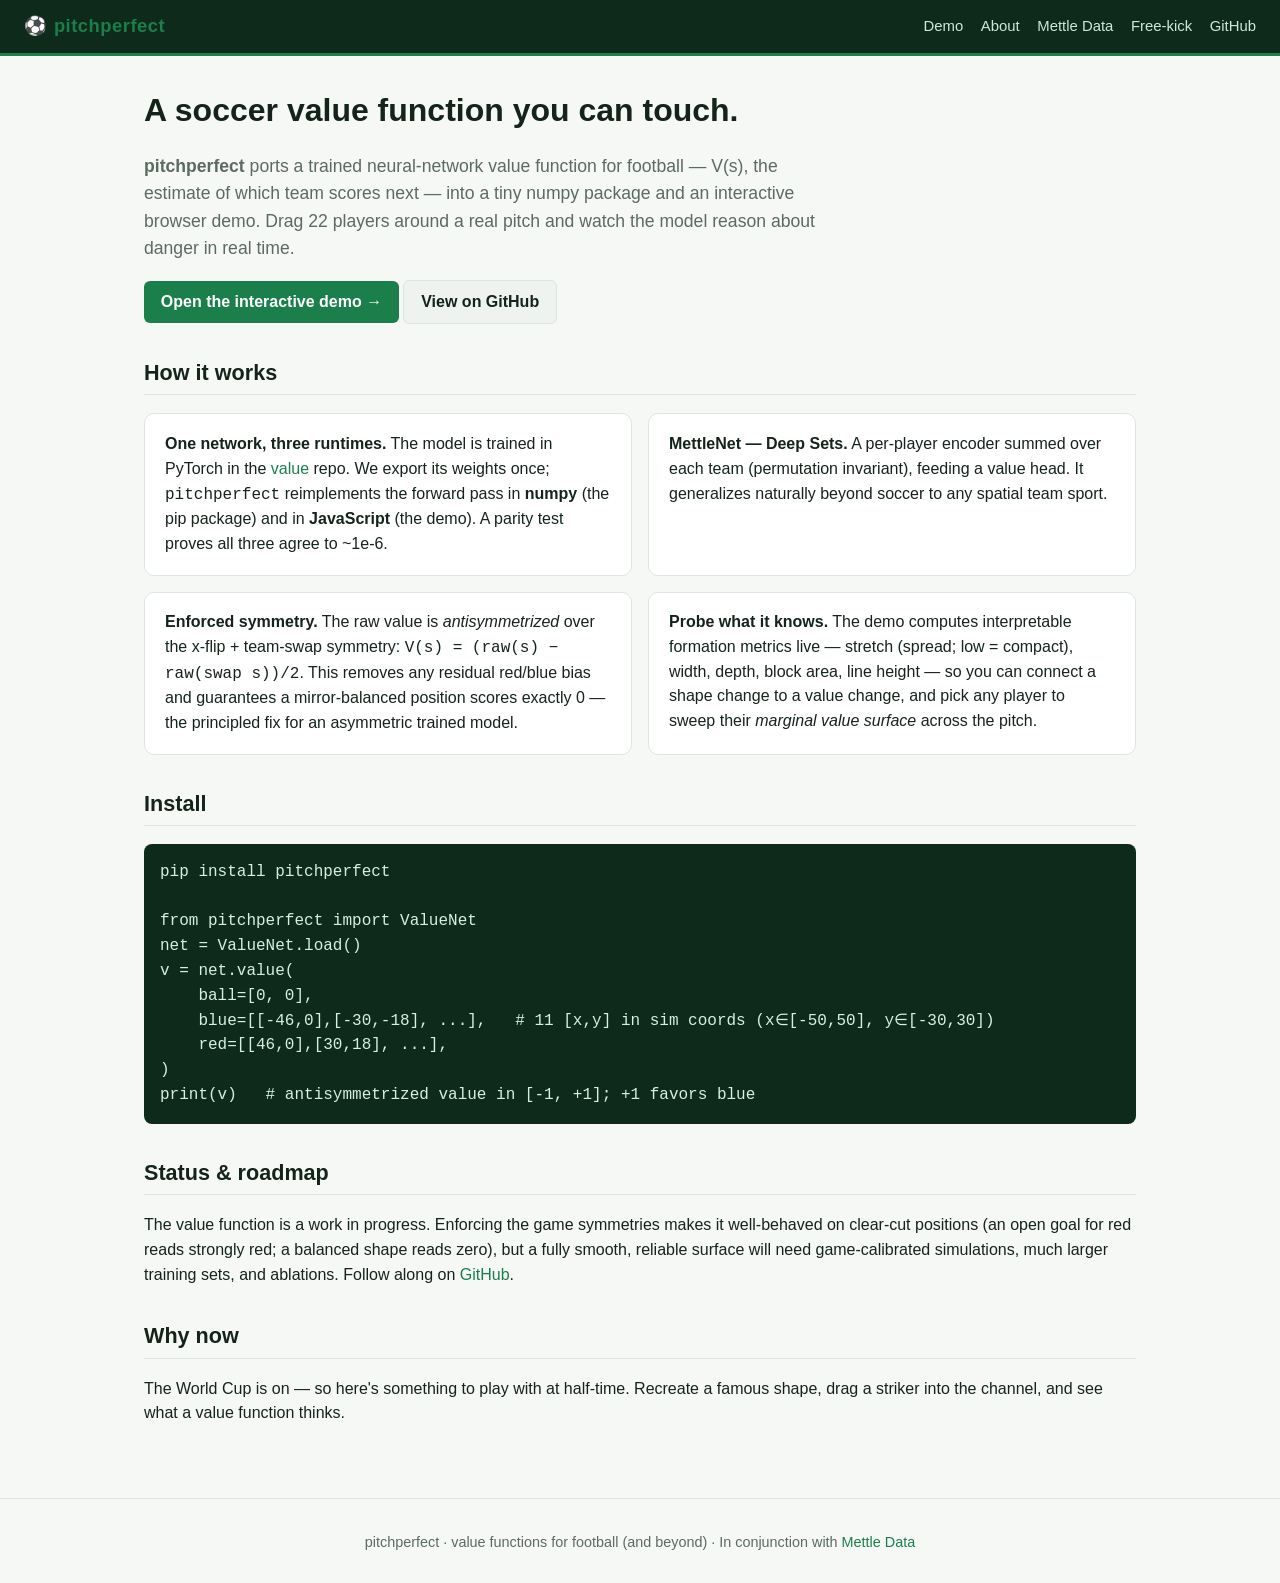
==== web/about.html @ 6f345aa3 "Fix value model: switch to v10 + enforced antisymmetry; restructure site The previously-shipped Stat" ====
<!DOCTYPE html>
<html lang="en">
<head>
<meta charset="utf-8" />
<meta name="viewport" content="width=device-width, initial-scale=1" />
<title>pitchperfect — about</title>
<link rel="icon" href="data:image/svg+xml,<svg xmlns='http://www.w3.org/2000/svg' viewBox='0 0 16 16'><text y='13' font-size='13'>%E2%9A%BD</text></svg>" />
<link rel="stylesheet" href="./css/style.css" />
</head>
<body>
<header class="nav">
  <span class="brand"><a href="./index.html"><span class="pp-ball">⚽</span>pitchperfect</a></span>
  <nav>
    <a href="./index.html">Demo</a>
    <a href="./about.html">About</a>
    <a href="https://mettledata.ai/">Mettle Data</a>
    <a href="https://humpday.microprediction.org/applications/free-kick.html">Free-kick</a>
    <a href="https://github.com/microprediction/pitchperfect">GitHub</a>
  </nav>
</header>

<main>
  <h1>A soccer value function you can touch.</h1>
  <p class="lede">
    <strong>pitchperfect</strong> ports a trained neural-network value function for
    football — V(s), the estimate of which team scores next — into a tiny numpy package
    and an interactive browser demo. Drag 22 players around a real pitch and watch the
    model reason about danger in real time.
  </p>
  <p>
    <a class="btn" href="./index.html">Open the interactive demo →</a>
    <a class="btn secondary" href="https://github.com/microprediction/pitchperfect">View on GitHub</a>
  </p>

  <h2 id="how">How it works</h2>
  <div class="grid2">
    <div class="card">
      <strong>One network, three runtimes.</strong> The model is trained in PyTorch in
      the <a href="https://github.com/score-technologies/value">value</a> repo. We export
      its weights once; <code>pitchperfect</code> reimplements the forward pass in
      <strong>numpy</strong> (the pip package) and in <strong>JavaScript</strong> (the
      demo). A parity test proves all three agree to ~1e-6.
    </div>
    <div class="card">
      <strong>MettleNet — Deep Sets.</strong> A per-player encoder summed over each team
      (permutation invariant), feeding a value head. It generalizes naturally beyond
      soccer to any spatial team sport.
    </div>
    <div class="card">
      <strong>Enforced symmetry.</strong> The raw value is <em>antisymmetrized</em> over
      the x-flip + team-swap symmetry: <code>V(s) = (raw(s) − raw(swap s))/2</code>. This
      removes any residual red/blue bias and guarantees a mirror-balanced position scores
      exactly 0 — the principled fix for an asymmetric trained model.
    </div>
    <div class="card">
      <strong>Probe what it knows.</strong> The demo computes interpretable formation
      metrics live — stretch (spread; low = compact), width, depth, block area, line
      height — so you can connect a shape change to a value change, and pick any player to
      sweep their <em>marginal value surface</em> across the pitch.
    </div>
  </div>

  <h2 id="install">Install</h2>
  <pre><code>pip install pitchperfect

from pitchperfect import ValueNet
net = ValueNet.load()
v = net.value(
    ball=[0, 0],
    blue=[[-46,0],[-30,-18], ...],   # 11 [x,y] in sim coords (x∈[-50,50], y∈[-30,30])
    red=[[46,0],[30,18], ...],
)
print(v)   # antisymmetrized value in [-1, +1]; +1 favors blue</code></pre>

  <h2>Status &amp; roadmap</h2>
  <p>
    The value function is a work in progress. Enforcing the game symmetries makes it
    well-behaved on clear-cut positions (an open goal for red reads strongly red; a
    balanced shape reads zero), but a fully smooth, reliable surface will need
    game-calibrated simulations, much larger training sets, and ablations. Follow along
    on <a href="https://github.com/microprediction/pitchperfect">GitHub</a>.
  </p>

  <h2>Why now</h2>
  <p>
    The World Cup is on — so here's something to play with at half-time. Recreate a
    famous shape, drag a striker into the channel, and see what a value function thinks.
  </p>
</main>

<footer>
  pitchperfect · value functions for football (and beyond) · In conjunction with
  <a href="https://mettledata.ai/">Mettle Data</a>
</footer>
</body>
</html>
---- web/css/style.css ----
/* pitchperfect -- soccer-themed static site, nav styled after the
   microprediction sites (humpday / schur). */
:root {
  --pitch: #2f8f4e;
  --pitch-stripe: #2a8347;
  --pitch-line: rgba(255, 255, 255, 0.85);
  --blue: #1f6feb;
  --red: #e5484d;
  --ink: #14241b;
  --muted: #5b6b62;
  --bg: #f6f8f6;
  --card: #ffffff;
  --accent: #1a7f4b;
  --border: #dde5df;
}

* { box-sizing: border-box; }

body {
  margin: 0;
  font-family: -apple-system, BlinkMacSystemFont, "Segoe UI", Roboto, Helvetica, Arial, sans-serif;
  color: var(--ink);
  background: var(--bg);
  line-height: 1.55;
}

a { color: var(--accent); text-decoration: none; }
a:hover { text-decoration: underline; }

header.nav {
  display: flex;
  align-items: center;
  gap: 1.25rem;
  padding: 0.75rem 1.5rem;
  background: #0e2a1b;
  color: #fff;
  border-bottom: 3px solid var(--accent);
  flex-wrap: wrap;
}
header.nav .brand {
  font-weight: 700;
  font-size: 1.15rem;
  letter-spacing: 0.5px;
  color: #fff;
}
header.nav .brand .pp-ball { margin-right: 0.4rem; }
header.nav nav { display: flex; gap: 1.1rem; flex-wrap: wrap; margin-left: auto; }
header.nav nav a { color: #cfe9d8; font-size: 0.93rem; }
header.nav nav a:hover { color: #fff; text-decoration: none; }

main { max-width: 1040px; margin: 0 auto; padding: 1.5rem; }

h1 { font-size: 2rem; margin: 0.4rem 0 0.2rem; }
h2 { font-size: 1.35rem; margin-top: 2rem; border-bottom: 1px solid var(--border); padding-bottom: 0.3rem; }
.lede { font-size: 1.1rem; color: var(--muted); max-width: 70ch; }

.btn {
  display: inline-block;
  background: var(--accent);
  color: #fff;
  padding: 0.55rem 1.05rem;
  border-radius: 6px;
  font-weight: 600;
  border: none;
  cursor: pointer;
}
.btn:hover { background: #15683d; text-decoration: none; }
.btn.secondary { background: #eef3ef; color: var(--ink); border: 1px solid var(--border); }
.btn.secondary:hover { background: #e3ebe5; }

code, .mono { font-family: "SF Mono", ui-monospace, Menlo, Consolas, monospace; }
pre { background: #0e2a1b; color: #d7f0e0; padding: 1rem; border-radius: 8px; overflow-x: auto; }
pre code { color: inherit; }

.card { background: var(--card); border: 1px solid var(--border); border-radius: 10px; padding: 1.1rem 1.25rem; }
.grid2 { display: grid; grid-template-columns: 1fr 1fr; gap: 1rem; }
@media (max-width: 760px) { .grid2 { grid-template-columns: 1fr; } }

footer { color: var(--muted); font-size: 0.9rem; text-align: center; padding: 2rem 1rem; border-top: 1px solid var(--border); margin-top: 2rem; }

/* --- interactive demo --- */
.demo-wrap { display: grid; grid-template-columns: 1fr 280px; gap: 1.25rem; align-items: start; }
@media (max-width: 880px) { .demo-wrap { grid-template-columns: 1fr; } }

.pitch-box { position: relative; }
canvas#pitch { width: 100%; height: auto; border-radius: 10px; box-shadow: 0 2px 14px rgba(0,0,0,0.12); cursor: grab; touch-action: none; }
canvas#pitch.dragging { cursor: grabbing; }

.panel { display: flex; flex-direction: column; gap: 1rem; }
.panel .card { padding: 0.9rem 1rem; }

.meter { height: 30px; border-radius: 6px; background: linear-gradient(90deg, var(--red), #eee 50%, var(--blue)); position: relative; overflow: hidden; border: 1px solid var(--border); }
.meter .needle { position: absolute; top: -3px; width: 3px; height: 36px; background: #111; left: 50%; transition: left 0.08s ease-out; }
.vrow { display: flex; justify-content: space-between; font-size: 0.85rem; color: var(--muted); margin-top: 0.35rem; }
.vbig { font-size: 1.9rem; font-weight: 700; text-align: center; font-variant-numeric: tabular-nums; }
.vbig small { font-size: 0.8rem; color: var(--muted); font-weight: 500; display: block; }

label.field { display: block; font-size: 0.85rem; color: var(--muted); margin-bottom: 0.25rem; }
select, .controls .btn { width: 100%; }
select { padding: 0.5rem; border-radius: 6px; border: 1px solid var(--border); background: #fff; font-size: 0.95rem; }
.controls { display: flex; flex-direction: column; gap: 0.5rem; }
.seg { display: flex; border: 1px solid var(--border); border-radius: 8px; overflow: hidden; }
.seg button { flex: 1; border: none; background: #fff; padding: 0.5rem; cursor: pointer; font-size: 0.9rem; }
.seg button.active { background: var(--accent); color: #fff; }
.hint { font-size: 0.82rem; color: var(--muted); }
.legend { display: flex; align-items: center; gap: 0.5rem; font-size: 0.8rem; color: var(--muted); }
.legend .bar { height: 10px; flex: 1; border-radius: 5px; background: linear-gradient(90deg, #2b3a8f, #2f8f4e, #f4e04d, #e5484d); }
.badge { display: inline-block; font-size: 0.72rem; background: #eef3ef; color: var(--accent); padding: 0.15rem 0.5rem; border-radius: 999px; border: 1px solid var(--border); }

.probe-table { width: 100%; border-collapse: collapse; font-size: 0.85rem; }
.probe-table th, .probe-table td { text-align: right; padding: 0.25rem 0.4rem; border-bottom: 1px solid var(--border); font-variant-numeric: tabular-nums; }
.probe-table td:first-child, .probe-table th:first-child { text-align: left; color: var(--muted); }
.probe-table th.bl { color: var(--blue); }
.probe-table th.rd { color: var(--red); }
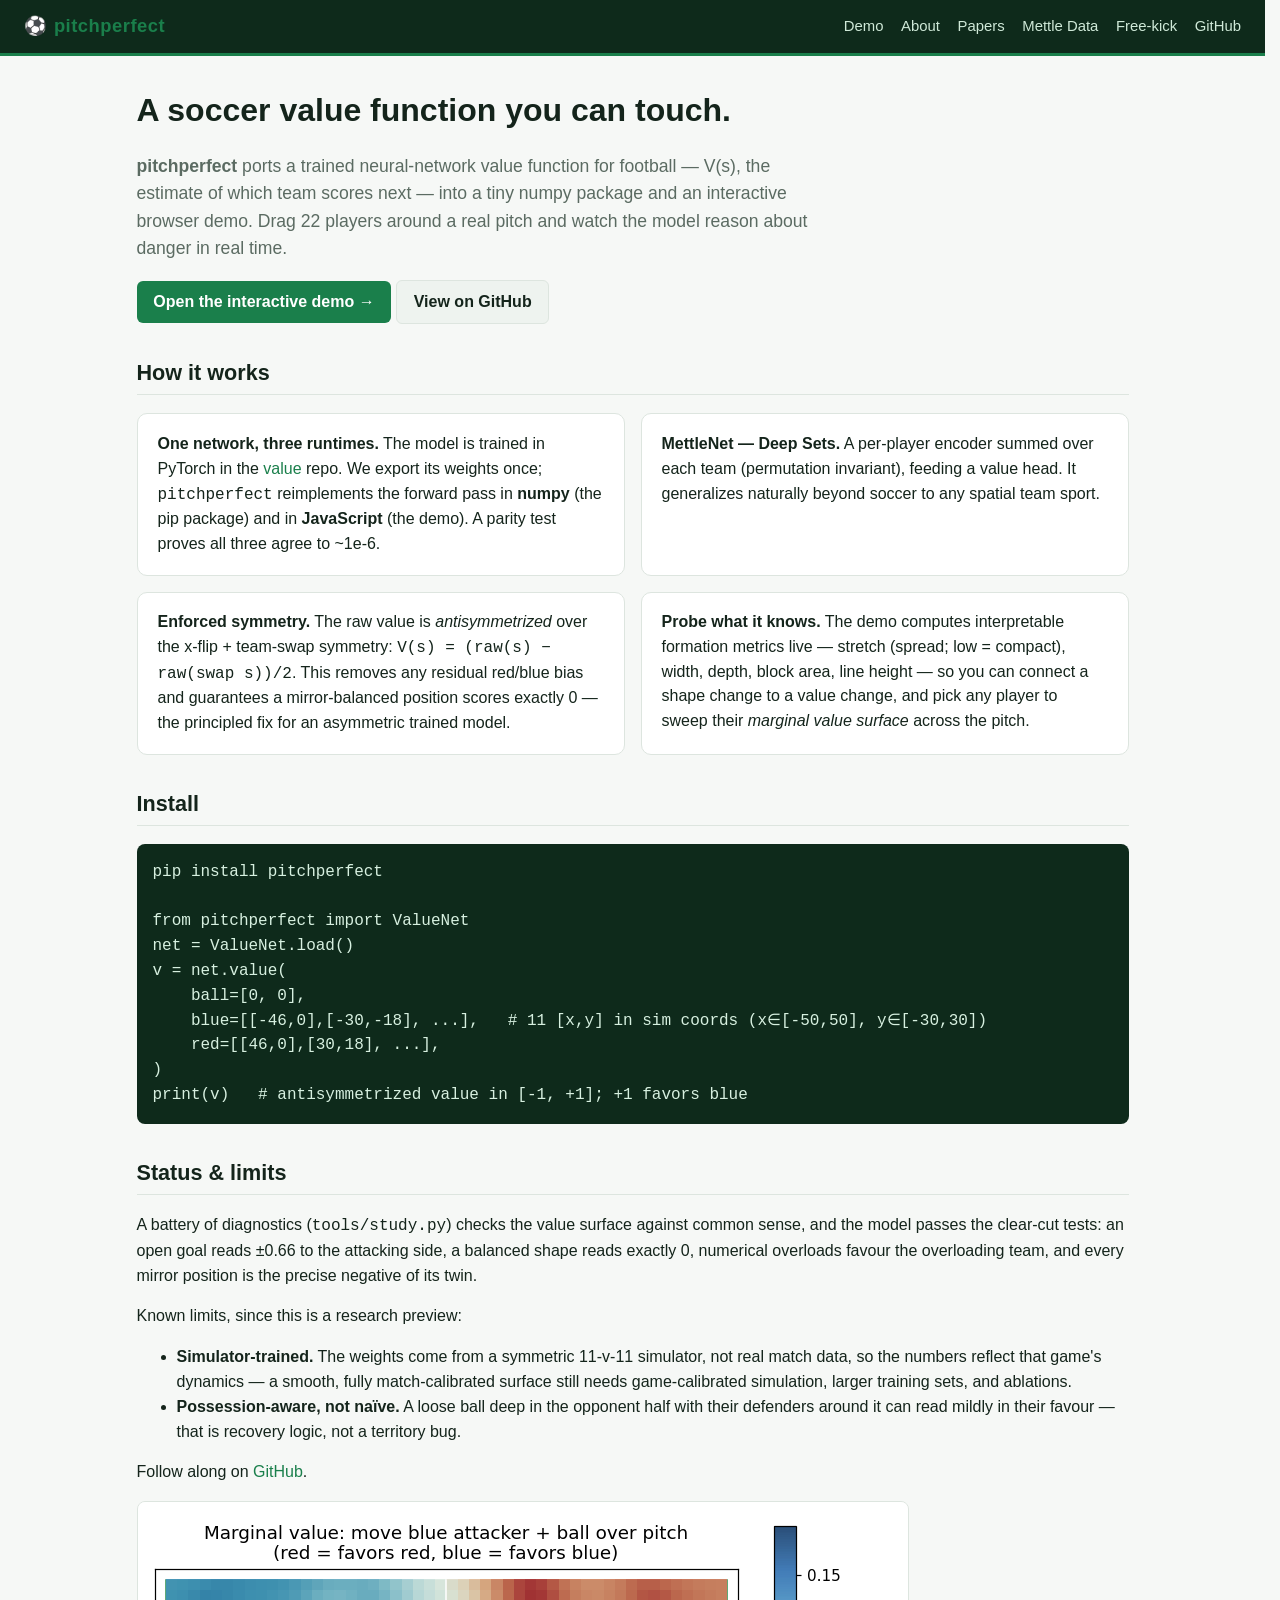
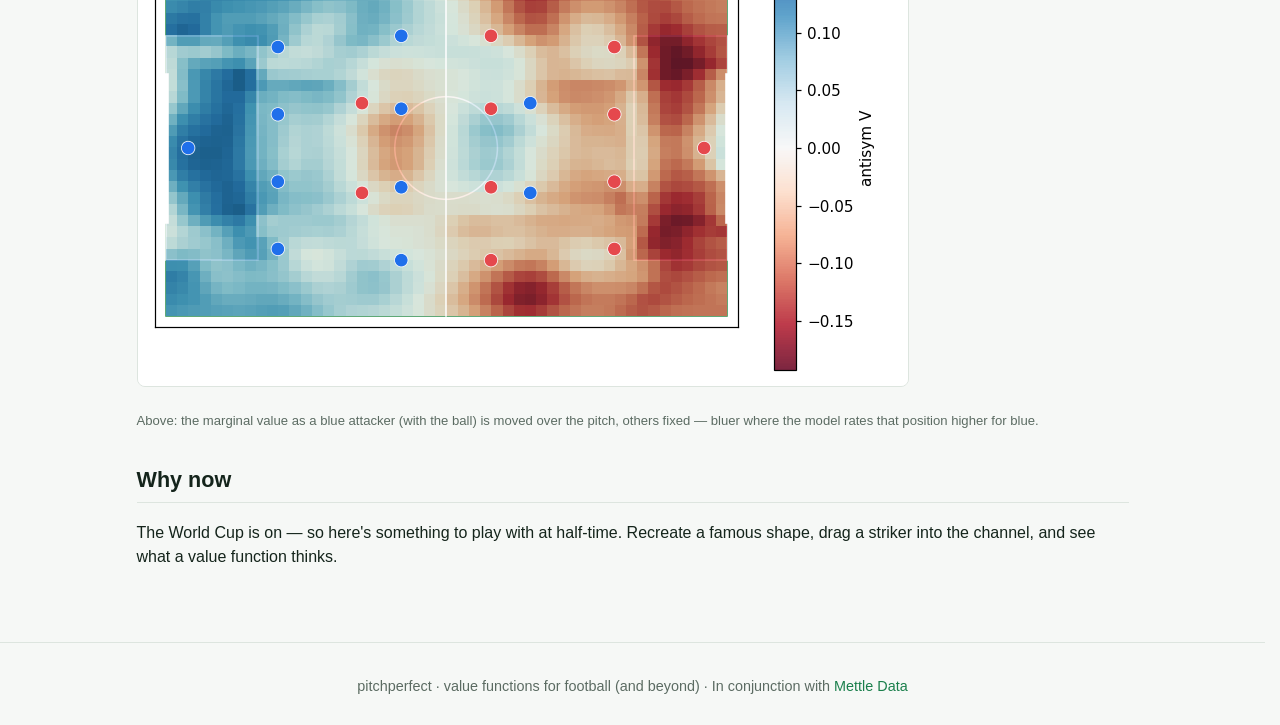
==== commit e7104303: "Fix deployment: real antisymmetrization + actually export v10 Three deployment bugs (not the model) " ====
--- a/web/about.html
+++ b/web/about.html
@@ -13,6 +13,7 @@
   <nav>
     <a href="./index.html">Demo</a>
     <a href="./about.html">About</a>
+    <a href="./papers.html">Papers</a>
     <a href="https://mettledata.ai/">Mettle Data</a>
     <a href="https://humpday.microprediction.org/applications/free-kick.html">Free-kick</a>
     <a href="https://github.com/microprediction/pitchperfect">GitHub</a>
@@ -72,14 +73,27 @@
 )
 print(v)   # antisymmetrized value in [-1, +1]; +1 favors blue</code></pre>
 
-  <h2>Status &amp; roadmap</h2>
+  <h2>Status &amp; limits</h2>
   <p>
-    The value function is a work in progress. Enforcing the game symmetries makes it
-    well-behaved on clear-cut positions (an open goal for red reads strongly red; a
-    balanced shape reads zero), but a fully smooth, reliable surface will need
-    game-calibrated simulations, much larger training sets, and ablations. Follow along
-    on <a href="https://github.com/microprediction/pitchperfect">GitHub</a>.
+    A battery of diagnostics (<code>tools/study.py</code>) checks the value surface against
+    common sense, and the model passes the clear-cut tests: an open goal reads ±0.66 to the
+    attacking side, a balanced shape reads exactly 0, numerical overloads favour the
+    overloading team, and every mirror position is the precise negative of its twin.
   </p>
+  <p>Known limits, since this is a research preview:</p>
+  <ul>
+    <li><strong>Simulator-trained.</strong> The weights come from a symmetric 11-v-11
+      simulator, not real match data, so the numbers reflect that game's dynamics — a smooth,
+      fully match-calibrated surface still needs game-calibrated simulation, larger training
+      sets, and ablations.</li>
+    <li><strong>Possession-aware, not naïve.</strong> A loose ball deep in the opponent half
+      with their defenders around it can read mildly in their favour — that is recovery logic,
+      not a territory bug.</li>
+  </ul>
+  <p>Follow along on <a href="https://github.com/microprediction/pitchperfect">GitHub</a>.</p>
+  <p><img src="./study/sweep_blue.png" alt="marginal value surface for a blue attacker" style="max-width:100%;border-radius:8px;border:1px solid var(--border)"></p>
+  <p class="hint">Above: the marginal value as a blue attacker (with the ball) is moved over
+    the pitch, others fixed — bluer where the model rates that position higher for blue.</p>
 
   <h2>Why now</h2>
   <p>
--- a/web/css/style.css
+++ b/web/css/style.css
@@ -15,6 +15,10 @@
 }
 
 * { box-sizing: border-box; }
+
+/* Reserve the scrollbar gutter on every page so the nav (and content) don't
+   shift horizontally when navigating between short and tall pages. */
+html { scrollbar-gutter: stable; }
 
 body {
   margin: 0;
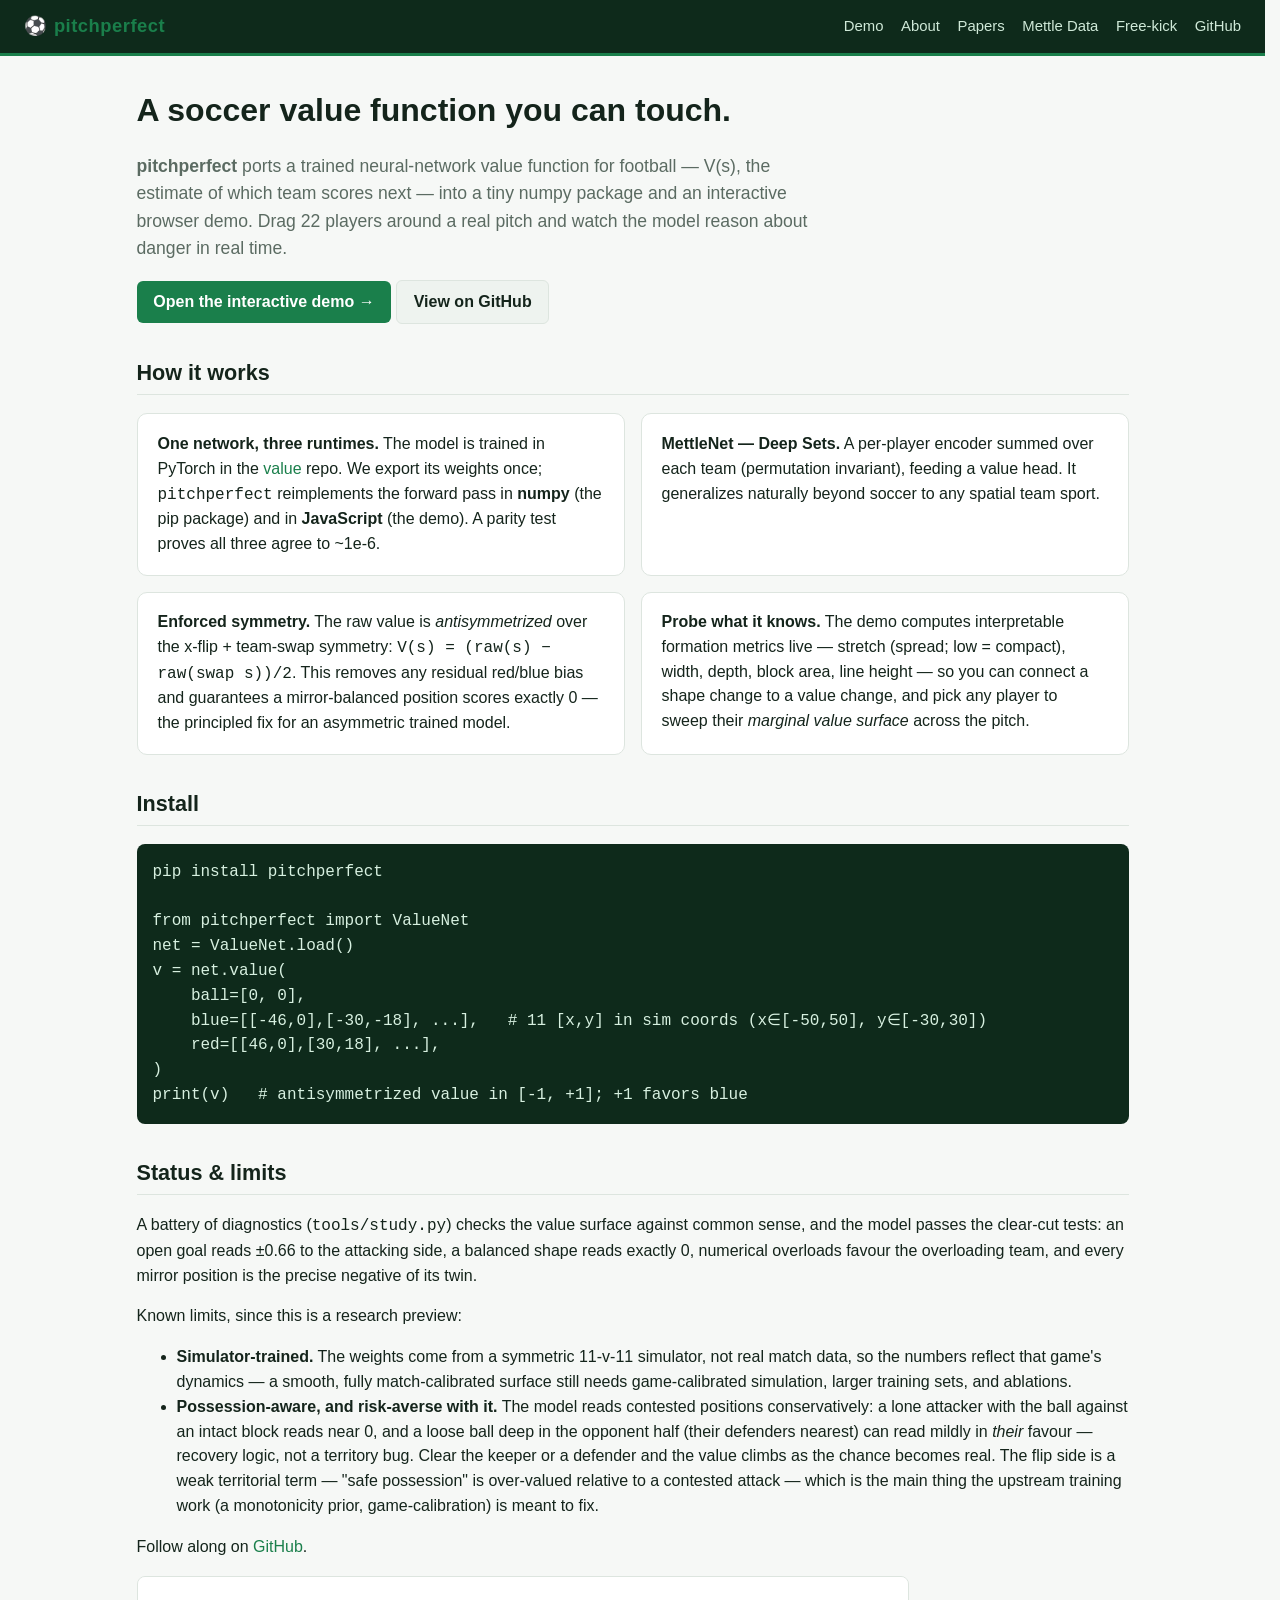
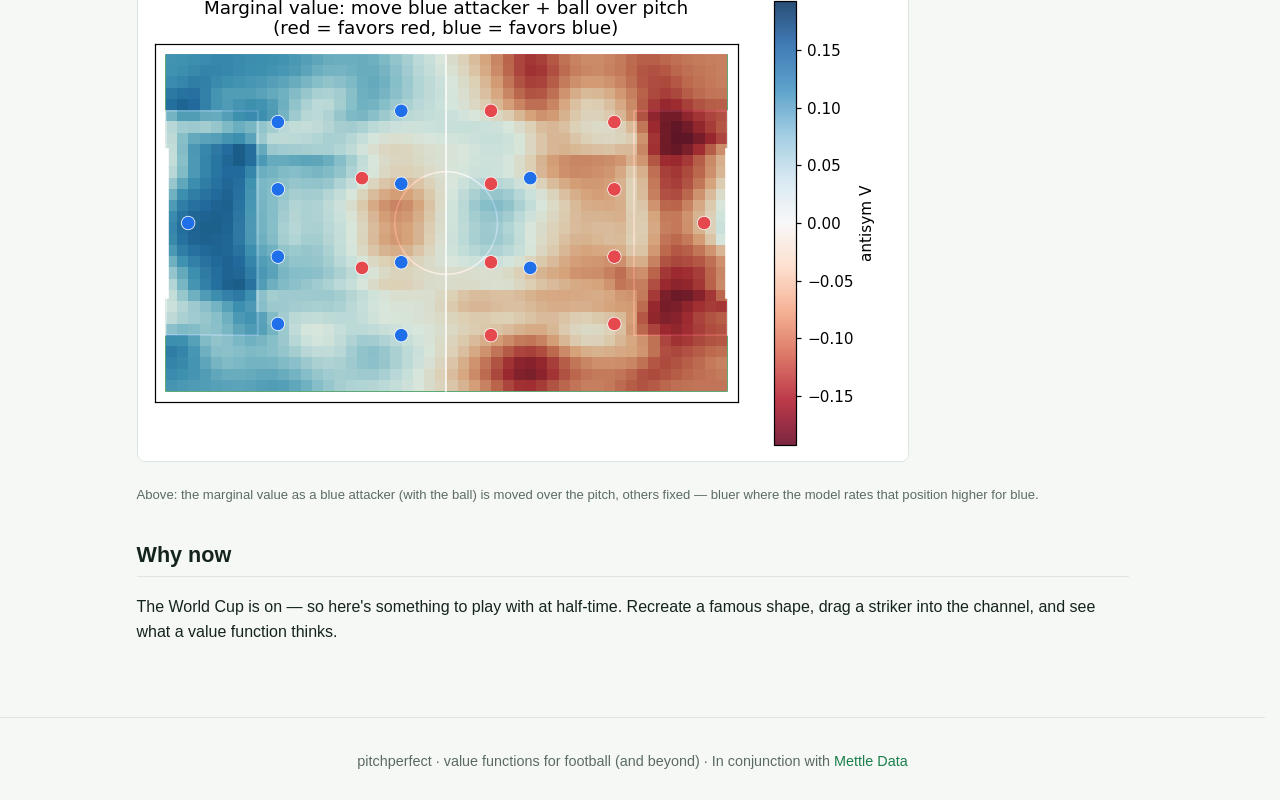
==== commit fc30ce18: "Ship as honest preview: explain why contested positions read ~0 Per decision to keep v10+antisym liv" ====
--- a/web/about.html
+++ b/web/about.html
@@ -86,9 +86,13 @@
       simulator, not real match data, so the numbers reflect that game's dynamics — a smooth,
       fully match-calibrated surface still needs game-calibrated simulation, larger training
       sets, and ablations.</li>
-    <li><strong>Possession-aware, not naïve.</strong> A loose ball deep in the opponent half
-      with their defenders around it can read mildly in their favour — that is recovery logic,
-      not a territory bug.</li>
+    <li><strong>Possession-aware, and risk-averse with it.</strong> The model reads contested
+      positions conservatively: a lone attacker with the ball against an intact block reads near
+      0, and a loose ball deep in the opponent half (their defenders nearest) can read mildly in
+      <em>their</em> favour — recovery logic, not a territory bug. Clear the keeper or a defender
+      and the value climbs as the chance becomes real. The flip side is a weak territorial term —
+      "safe possession" is over-valued relative to a contested attack — which is the main thing
+      the upstream training work (a monotonicity prior, game-calibration) is meant to fix.</li>
   </ul>
   <p>Follow along on <a href="https://github.com/microprediction/pitchperfect">GitHub</a>.</p>
   <p><img src="./study/sweep_blue.png" alt="marginal value surface for a blue attacker" style="max-width:100%;border-radius:8px;border:1px solid var(--border)"></p>
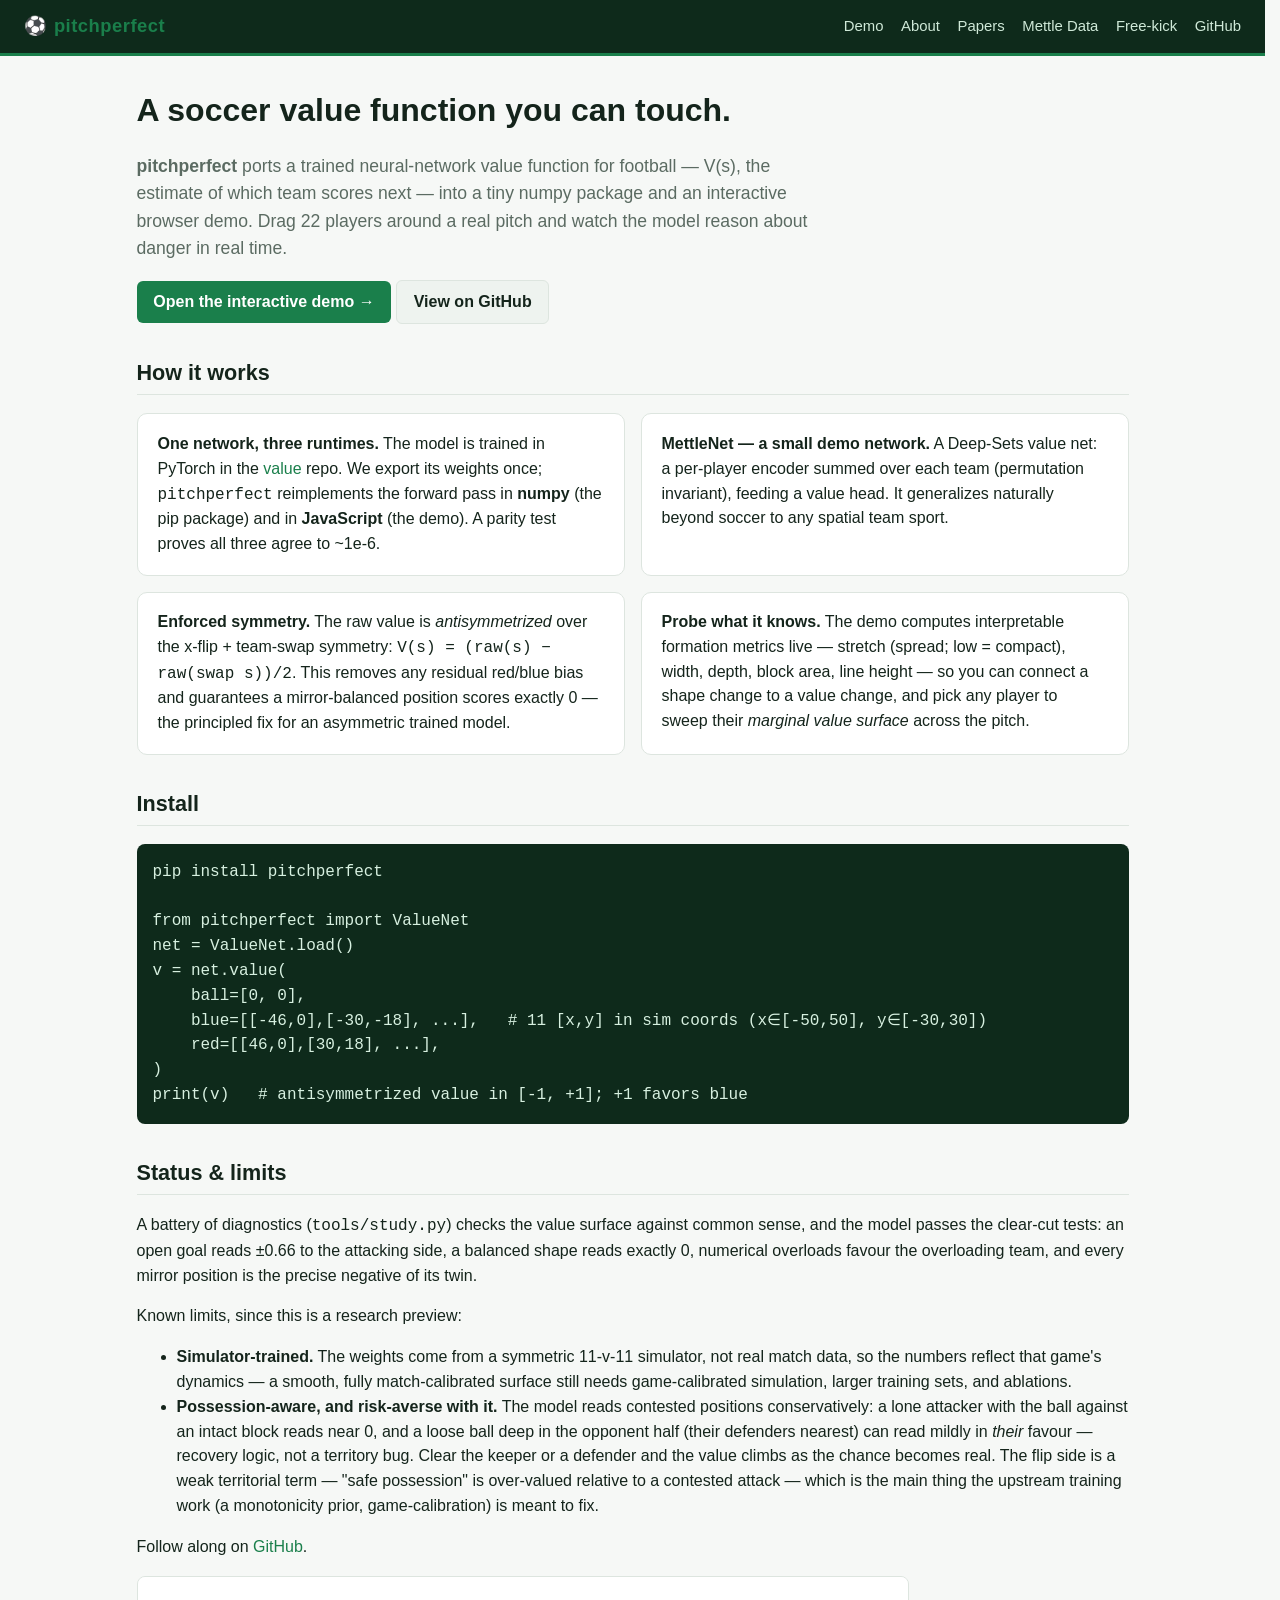
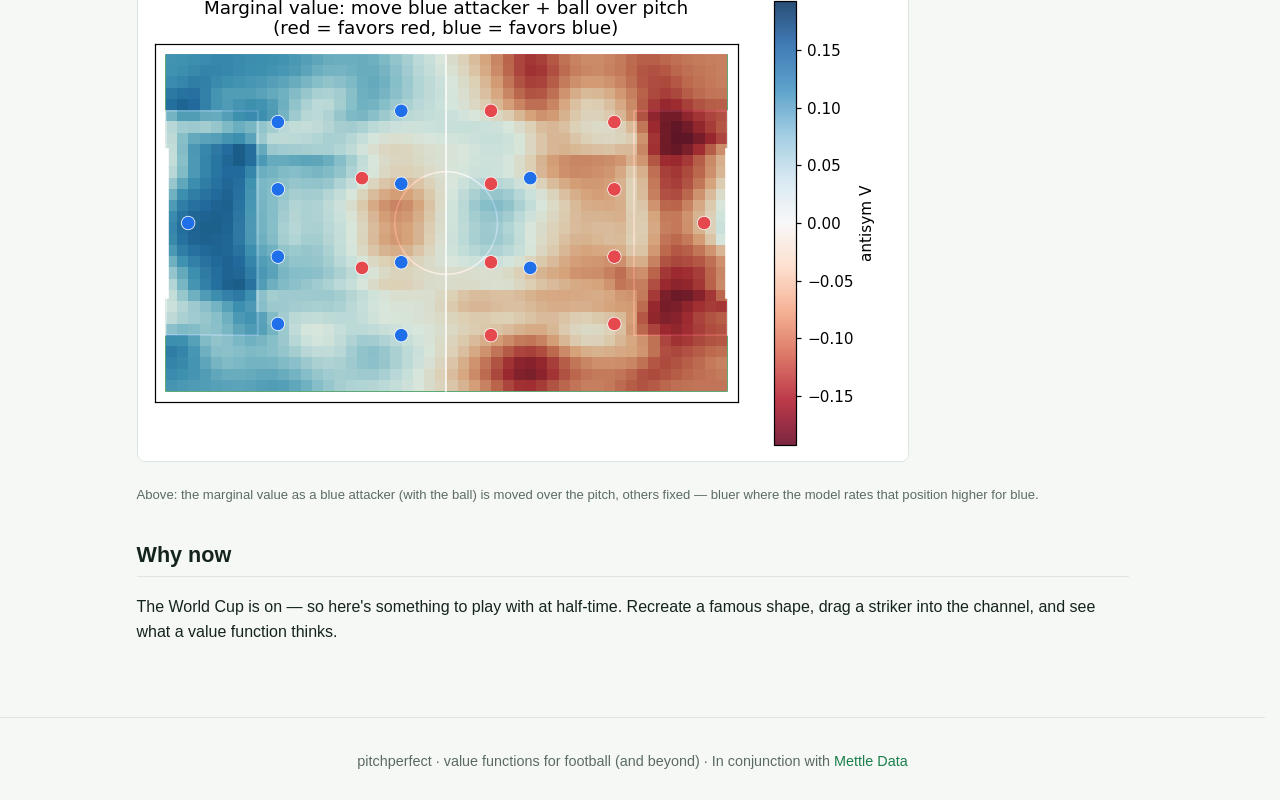
==== commit 934545f4: "Docs: describe MettleNet accurately as a small demo network The README, export header, and site copy" ====
--- a/web/about.html
+++ b/web/about.html
@@ -43,9 +43,9 @@
       demo). A parity test proves all three agree to ~1e-6.
     </div>
     <div class="card">
-      <strong>MettleNet — Deep Sets.</strong> A per-player encoder summed over each team
-      (permutation invariant), feeding a value head. It generalizes naturally beyond
-      soccer to any spatial team sport.
+      <strong>MettleNet — a small demo network.</strong> A Deep-Sets value net: a per-player
+      encoder summed over each team (permutation invariant), feeding a value head. It
+      generalizes naturally beyond soccer to any spatial team sport.
     </div>
     <div class="card">
       <strong>Enforced symmetry.</strong> The raw value is <em>antisymmetrized</em> over
